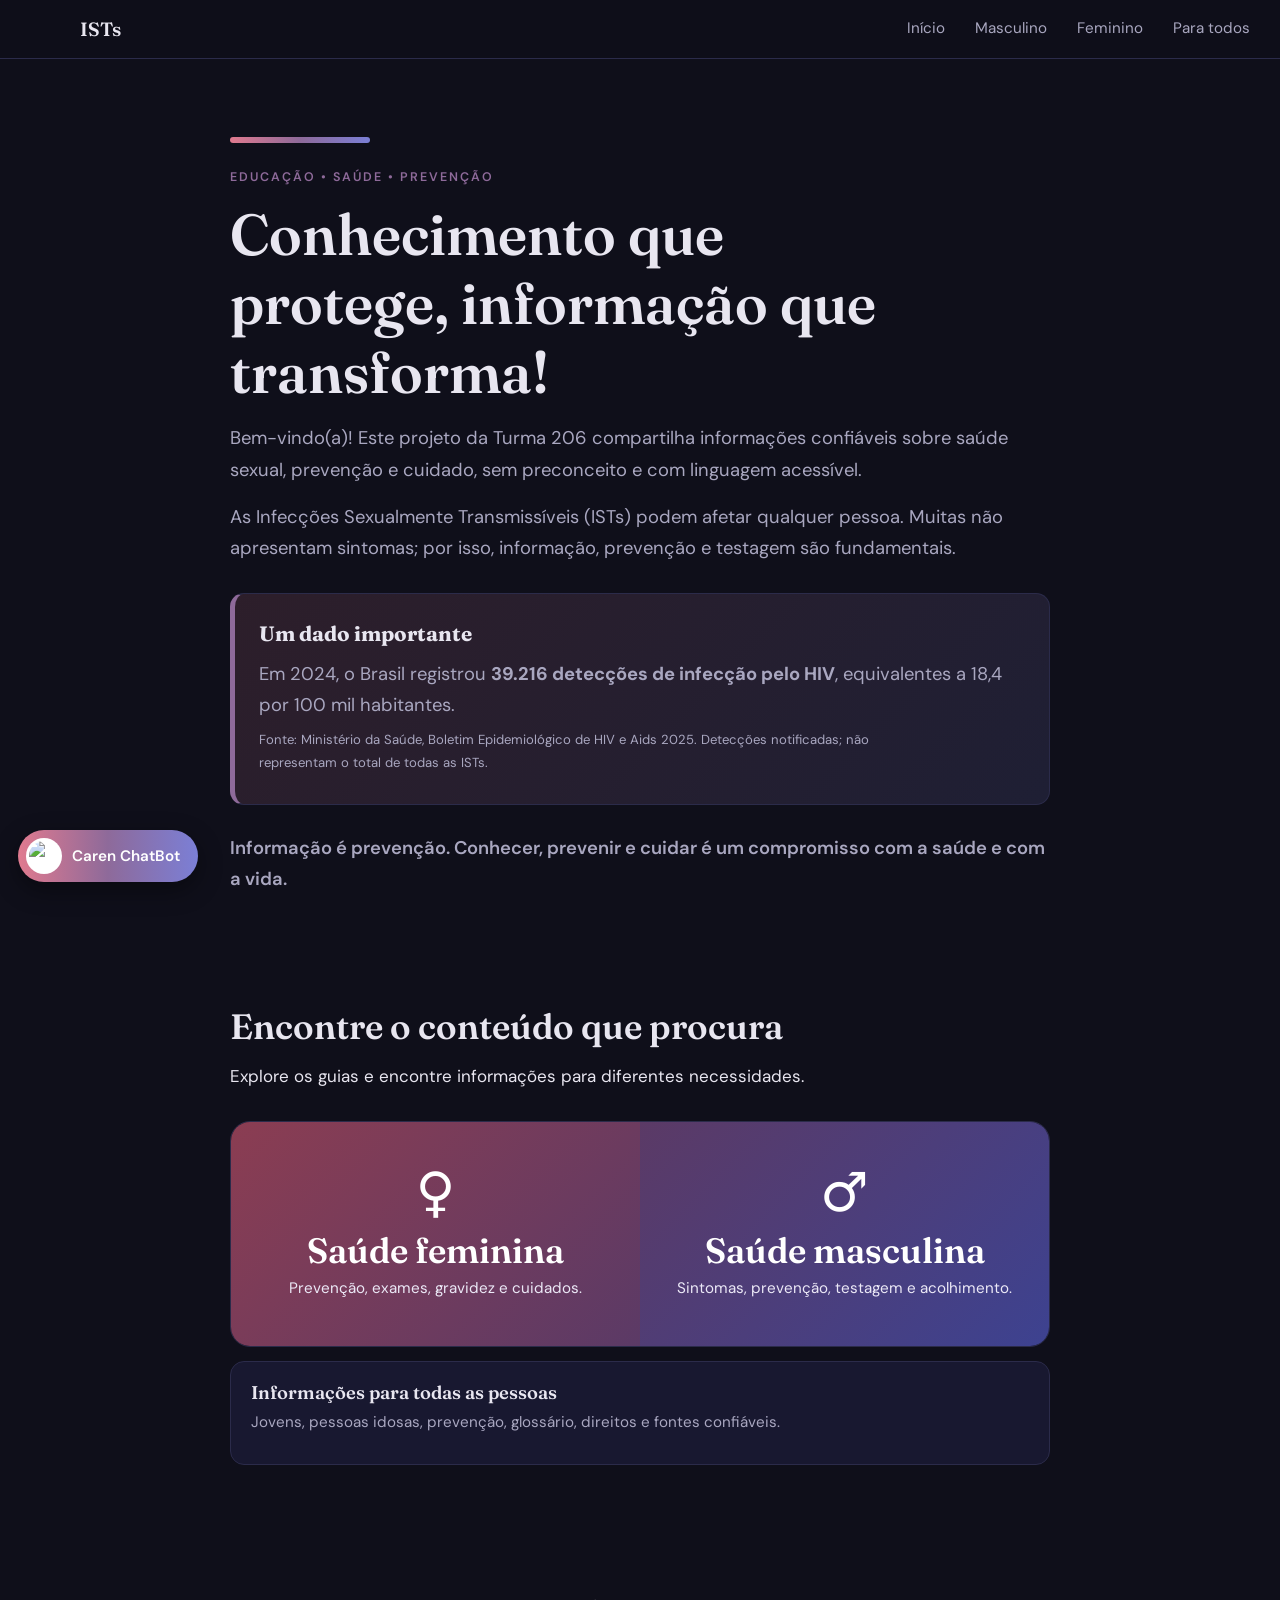
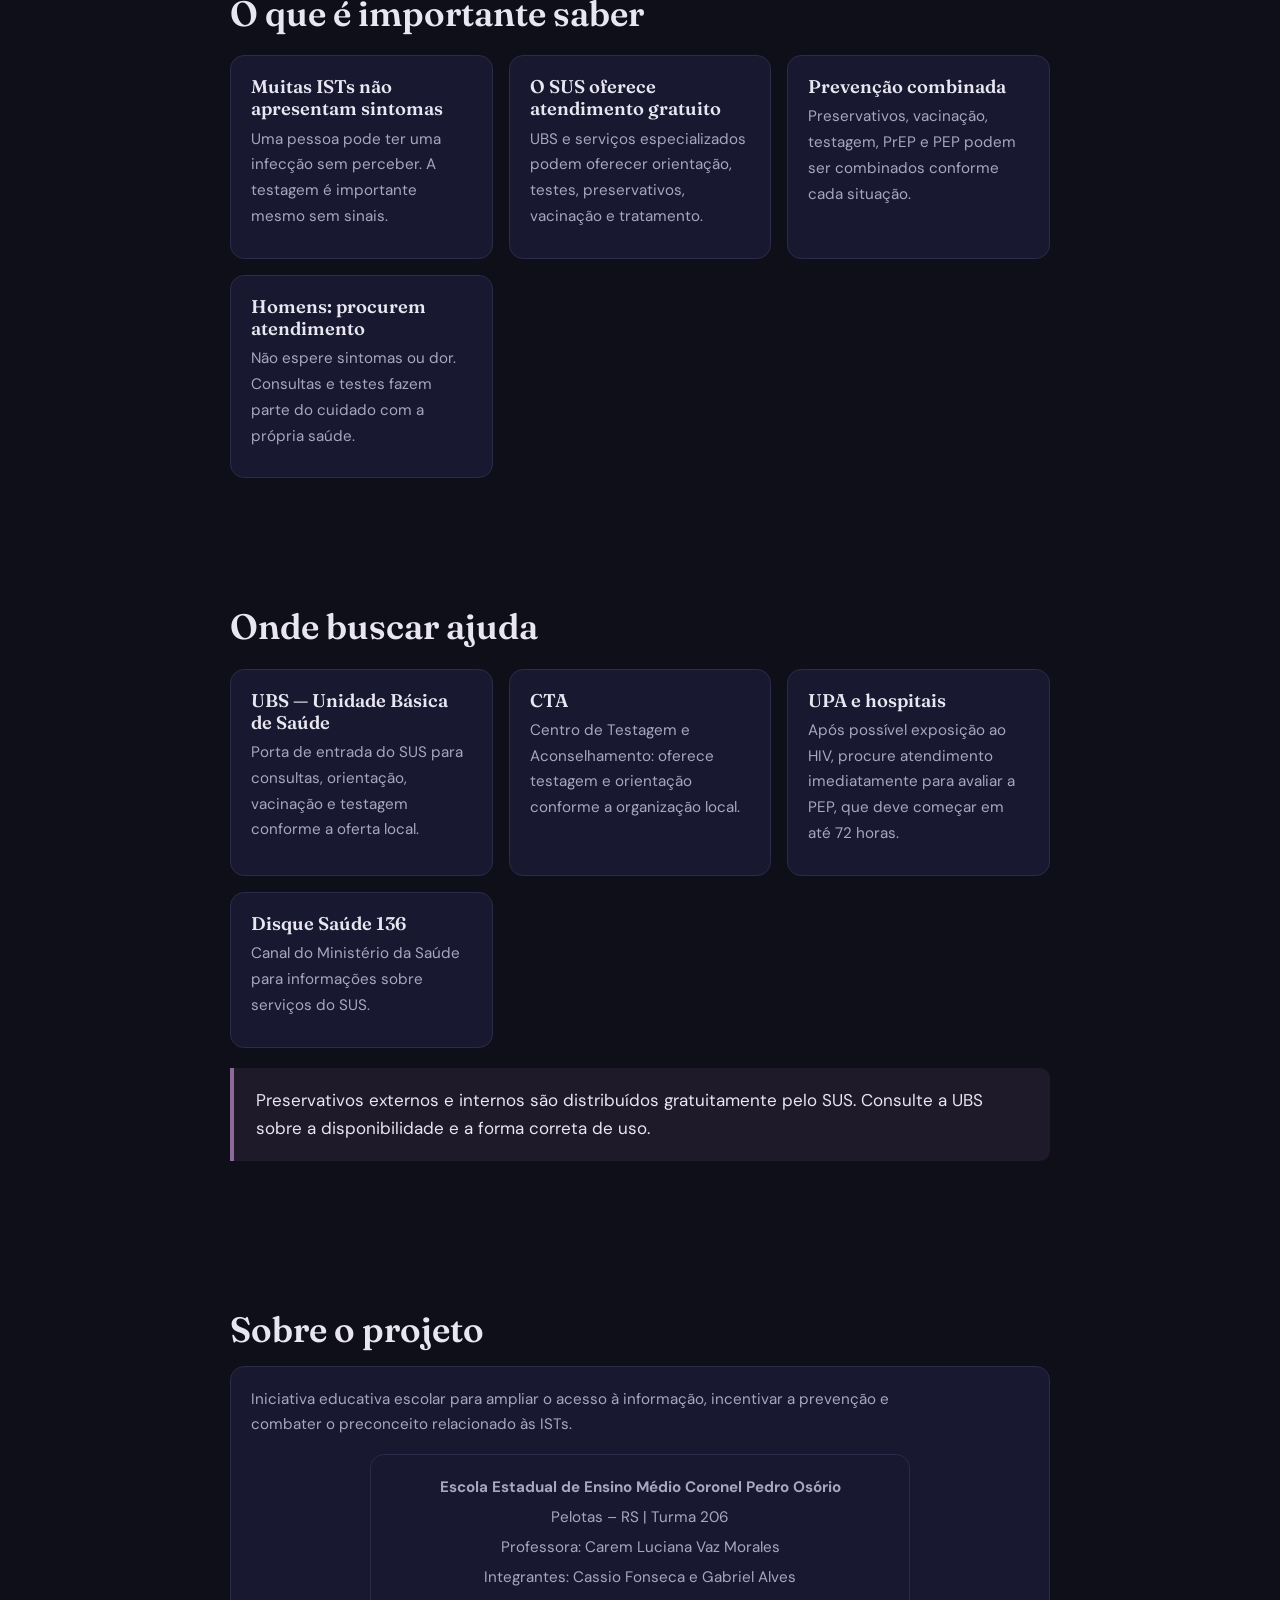
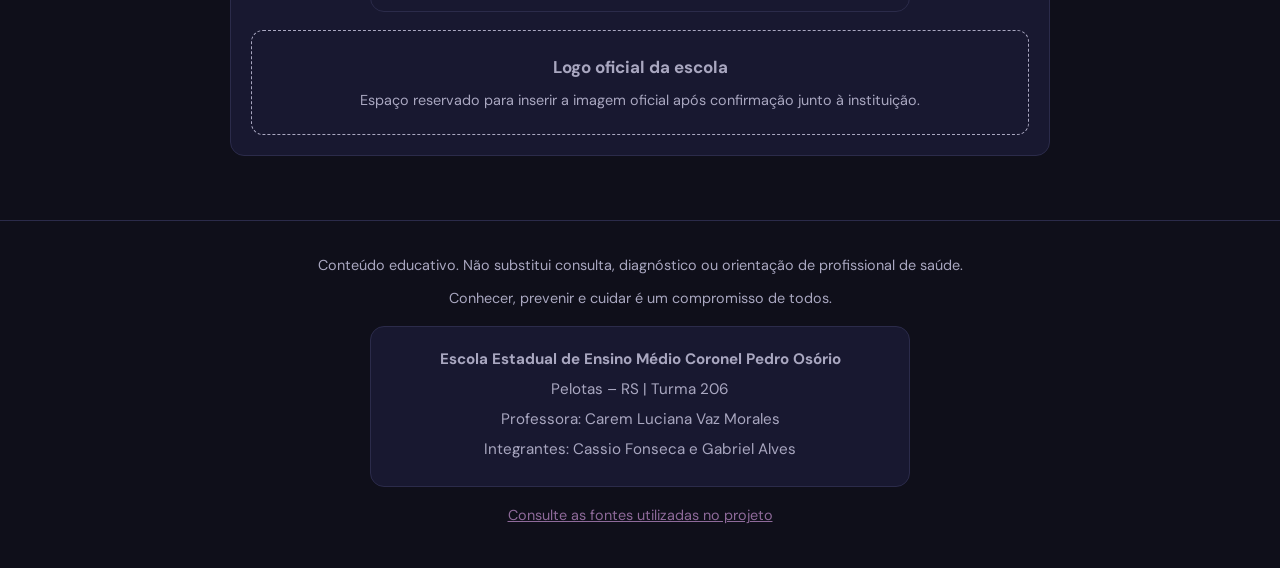
==== index.html @ c7e9c406 "Add files via upload" ====
<!DOCTYPE html><html lang="pt-BR"><head><meta charset="UTF-8"><meta name="viewport" content="width=device-width, initial-scale=1.0"><title>ISTs - Informação e prevenção</title><meta property="og:title" content="ISTs - Informação e prevenção"><meta property="og:description" content="Conhecimento que protege, informação que transforma."><meta name="description" content="Informação clara sobre ISTs: prevenção, sintomas, testagem e tratamento."><link rel="icon" href="logopdst.png"><link rel="preconnect" href="https://fonts.googleapis.com"><link rel="preconnect" href="https://fonts.gstatic.com" crossorigin><link href="https://fonts.googleapis.com/css2?family=DM+Sans:wght@400;600&family=Fraunces:wght@600&display=swap" rel="stylesheet"><link rel="stylesheet" href="style.css"><link rel="stylesheet" href="extra.css"><link rel="stylesheet" href="melhorias.css"></head><body data-genero=""><a class="pular" href="#principal">Pular para o conteúdo</a><div id="progresso"></div><header class="topo"><button class="botao-menu" aria-label="Abrir menu" aria-expanded="false"><img src="logopdst.png" alt=""></button><a class="marca" href="index.html">ISTs</a><nav aria-label="Principal"><a href="index.html">Início</a><a href="masculino.html">Masculino</a><a href="feminino.html">Feminino</a><a href="todos.html">Para todos</a></nav></header><div id="veu" class="veu"></div><nav id="menu" class="menu" aria-label="Seções"><a href="#inicio">Início</a><a href="#escolha">Guias</a><a href="#fatos">Você sabia?</a><a href="#ajuda">Onde buscar ajuda</a><a href="#projeto">Sobre o projeto</a></nav><main id="principal"><section class="hero hero-inicio" id="inicio"><div class="fio"></div><p class="sobretitulo">EDUCAÇÃO • SAÚDE • PREVENÇÃO</p><h1>Conhecimento que protege, informação que transforma!</h1><p>Bem-vindo(a)! Este projeto da Turma 206 compartilha informações confiáveis sobre saúde sexual, prevenção e cuidado, sem preconceito e com linguagem acessível.</p><p>As Infecções Sexualmente Transmissíveis (ISTs) podem afetar qualquer pessoa. Muitas não apresentam sintomas; por isso, informação, prevenção e testagem são fundamentais.</p><div class="chamada-dado"><strong>Um dado importante</strong><p>Em 2024, o Brasil registrou <strong>39.216 detecções de infecção pelo HIV</strong>, equivalentes a 18,4 por 100 mil habitantes.</p><p class="nota-dado">Fonte: Ministério da Saúde, Boletim Epidemiológico de HIV e Aids 2025. Detecções notificadas; não representam o total de todas as ISTs.</p></div><p class="frase-final">Informação é prevenção. Conhecer, prevenir e cuidar é um compromisso com a saúde e com a vida.</p></section><section class="secao" id="escolha"><h2>Encontre o conteúdo que procura</h2><p>Explore os guias e encontre informações para diferentes necessidades.</p><div class="escolha"><a class="f" href="feminino.html"><span aria-hidden="true">♀</span><h2>Saúde feminina</h2><p>Prevenção, exames, gravidez e cuidados.</p></a><a class="m" href="masculino.html"><span aria-hidden="true">♂</span><h2>Saúde masculina</h2><p>Sintomas, prevenção, testagem e acolhimento.</p></a></div><a class="cartao largo" href="todos.html"><h3>Informações para todas as pessoas</h3><p>Jovens, pessoas idosas, prevenção, glossário, direitos e fontes confiáveis.</p></a></section><section class="secao" id="fatos"><h2>O que é importante saber</h2><div class="grade"><div class="cartao"><h3>Muitas ISTs não apresentam sintomas</h3><p>Uma pessoa pode ter uma infecção sem perceber. A testagem é importante mesmo sem sinais.</p></div><div class="cartao"><h3>O SUS oferece atendimento gratuito</h3><p>UBS e serviços especializados podem oferecer orientação, testes, preservativos, vacinação e tratamento.</p></div><div class="cartao"><h3>Prevenção combinada</h3><p>Preservativos, vacinação, testagem, PrEP e PEP podem ser combinados conforme cada situação.</p></div><div class="cartao"><h3>Homens: procurem atendimento</h3><p>Não espere sintomas ou dor. Consultas e testes fazem parte do cuidado com a própria saúde.</p></div></div></section><section class="secao" id="ajuda"><h2>Onde buscar ajuda</h2><div class="grade"><div class="cartao"><h3>UBS — Unidade Básica de Saúde</h3><p>Porta de entrada do SUS para consultas, orientação, vacinação e testagem conforme a oferta local.</p></div><div class="cartao"><h3>CTA</h3><p>Centro de Testagem e Aconselhamento: oferece testagem e orientação conforme a organização local.</p></div><div class="cartao"><h3>UPA e hospitais</h3><p>Após possível exposição ao HIV, procure atendimento imediatamente para avaliar a PEP, que deve começar em até 72 horas.</p></div><div class="cartao"><h3>Disque Saúde 136</h3><p>Canal do Ministério da Saúde para informações sobre serviços do SUS.</p></div></div><div class="destaque">Preservativos externos e internos são distribuídos gratuitamente pelo SUS. Consulte a UBS sobre a disponibilidade e a forma correta de uso.</div></section><section class="secao" id="projeto"><h2>Sobre o projeto</h2><div class="cartao"><p>Iniciativa educativa escolar para ampliar o acesso à informação, incentivar a prevenção e combater o preconceito relacionado às ISTs.</p><div class="cartao identidade"><p><strong>Escola Estadual de Ensino Médio Coronel Pedro Osório</strong></p><p>Pelotas – RS | Turma 206</p><p>Professora: Carem Luciana Vaz Morales</p><p>Integrantes: Cassio Fonseca e Gabriel Alves</p></div><div class="reserva-logo"><strong>Logo oficial da escola</strong><p>Espaço reservado para inserir a imagem oficial após confirmação junto à instituição.</p></div></div></section></main><footer class="rodape"><p>Conteúdo educativo. Não substitui consulta, diagnóstico ou orientação de profissional de saúde.</p><p>Conhecer, prevenir e cuidar é um compromisso de todos.</p><div class="cartao identidade"><p><strong>Escola Estadual de Ensino Médio Coronel Pedro Osório</strong></p><p>Pelotas – RS | Turma 206</p><p>Professora: Carem Luciana Vaz Morales</p><p>Integrantes: Cassio Fonseca e Gabriel Alves</p></div><p><a href="todos.html#fontes">Consulte as fontes utilizadas no projeto</a></p></footer><button id="subir" aria-label="Voltar ao topo">↑</button><script src="script.js"></script><script src="chatbot.js"></script></body></html>
---- style.css ----
:root{--rosa:#e07a8f;--roxo:#8e6a9a;--azul:#7b7fd6;--fundo:#0f0f1a;--painel:#181830;--borda:#2b2b4a;--texto:#e8e6f0;--suave:#a9a7c0;--acento:var(--roxo);--grad:linear-gradient(90deg,var(--rosa),var(--roxo),var(--azul))}body.tema-m{--acento:var(--azul)}body.tema-f{--acento:var(--rosa)}*{margin:0;padding:0;box-sizing:border-box}html{scroll-behavior:smooth;scroll-padding-top:80px}body{background:var(--fundo);color:var(--texto);font:17px/1.7 "DM Sans",system-ui,Arial,sans-serif}h1,h2,h3{font-family:"Fraunces",Georgia,serif;line-height:1.2;font-weight:600}h1{font-size:clamp(2.2rem,6vw,3.6rem);margin-bottom:16px}h2{font-size:clamp(1.6rem,4vw,2.2rem);margin-bottom:14px}h3{font-size:1.15rem;margin-bottom:6px}p{margin-bottom:16px;max-width:68ch}a{color:var(--acento)}:focus-visible{outline:3px solid var(--acento);outline-offset:3px}#progresso{position:fixed;top:0;left:0;height:4px;width:0;background:var(--grad);z-index:1100}.topo{position:sticky;top:0;z-index:900;display:flex;align-items:center;gap:14px;padding:10px 18px;background:rgba(15,15,26,.88);backdrop-filter:blur(14px);border-bottom:1px solid var(--borda)}.botao-menu{background:none;border:0;cursor:pointer;display:flex}.botao-menu img{width:48px;height:auto}.marca{font-family:"Fraunces",serif;font-weight:600;color:var(--texto);text-decoration:none;font-size:1.2rem}.topo nav{margin-left:auto;display:flex;gap:6px}.topo nav a{color:var(--suave);text-decoration:none;padding:6px 12px;border-radius:99px;font-size:.95rem}.topo nav a:hover,.topo nav a[aria-current]{color:#fff;background:var(--painel)}.menu{position:fixed;top:0;left:-290px;width:280px;height:100%;background:#14142b;border-right:1px solid var(--borda);padding:90px 0 20px;transition:left .35s;z-index:1000}.menu.ativo{left:0}.menu a{display:block;padding:13px 28px;color:var(--suave);text-decoration:none;border-left:4px solid transparent}.menu a:hover{color:#fff;border-left-color:var(--acento);background:var(--painel)}.veu{position:fixed;inset:0;background:rgba(0,0,0,.5);opacity:0;pointer-events:none;transition:.3s;z-index:950}.veu.ativo{opacity:1;pointer-events:auto}.secao{max-width:860px;margin:auto;padding:64px 20px}.hero{max-width:860px;margin:auto;padding:70px 20px 30px}.hero .fio{height:6px;width:140px;border-radius:9px;background:var(--grad);margin-bottom:24px}.hero p{font-size:1.15rem;color:var(--suave)}.destaque{background:rgba(142,106,154,.12);padding:18px 22px;border-left:4px solid var(--acento);border-radius:0 10px 10px 0;margin:20px 0}.grade{display:grid;grid-template-columns:repeat(auto-fit,minmax(min(230px,100%),1fr));gap:16px;margin-top:20px}.cartao{background:var(--painel);border:1px solid var(--borda);border-radius:14px;padding:20px}.cartao p{font-size:.95rem;color:var(--suave);margin:0 0 8px}.cartao b{color:var(--texto)}.escolha{display:grid;grid-template-columns:1fr 1fr;gap:0;margin-top:30px;border-radius:20px;overflow:hidden;border:1px solid var(--borda)}.escolha a{padding:44px 24px;text-decoration:none;color:#fff;text-align:center;transition:filter .2s}.escolha a:hover{filter:brightness(1.15)}.escolha .f{background:linear-gradient(135deg,#8b3d52,#5b3a66)}.escolha .m{background:linear-gradient(135deg,#5b3a66,#3d4290)}.escolha span{display:block;font-size:3.4rem;line-height:1}.escolha h2{margin:10px 0 4px}.escolha p{margin:0 auto;font-size:.95rem;color:#ece9f7}input[type=search]{width:100%;max-width:420px;padding:12px 16px;border-radius:99px;border:1px solid var(--borda);background:var(--painel);color:var(--texto);font:inherit}details{background:var(--painel);border:1px solid var(--borda);border-radius:12px;margin-bottom:10px;padding:0 18px}summary{cursor:pointer;padding:14px 0;font-weight:600}details[open] summary{color:var(--acento)}details p{font-size:.96rem;color:var(--suave)}.quiz-q{font-size:1.1rem;margin:14px 0}.botoes{display:flex;gap:12px;flex-wrap:wrap}button.btn{font:inherit;font-weight:600;padding:12px 26px;border-radius:99px;border:2px solid var(--acento);background:transparent;color:var(--texto);cursor:pointer}button.btn:hover{background:var(--acento);color:#fff}.feedback{min-height:60px;margin-top:14px}.lista-check label{display:flex;gap:12px;padding:10px 0;border-bottom:1px solid var(--borda);cursor:pointer}.lista-check input{accent-color:var(--acento);width:20px;height:20px;flex:none;margin-top:4px}.barra{height:10px;background:var(--painel);border-radius:9px;overflow:hidden;margin:14px 0 6px}.barra i{display:block;height:100%;width:0;background:var(--grad);transition:width .4s}.rodape{border-top:1px solid var(--borda);text-align:center;padding:32px 20px;color:var(--suave);font-size:.9rem}.rodape p{margin:0 auto 8px}#subir{position:fixed;right:18px;bottom:18px;width:46px;height:46px;border-radius:50%;border:0;background:var(--acento);color:#fff;font-size:1.3rem;cursor:pointer;opacity:0;pointer-events:none;transition:.3s;z-index:900}#subir.ver{opacity:1;pointer-events:auto}@media(max-width:640px){.topo nav a:not([aria-current]){display:none}.escolha{grid-template-columns:1fr}.hero{padding-top:48px}.secao{padding:46px 18px}}@media(prefers-reduced-motion:reduce){*{transition:none!important;scroll-behavior:auto!important}}#caren-btn{position:fixed;left:18px;bottom:18px;display:flex;align-items:center;gap:10px;padding:8px 18px 8px 8px;border:0;border-radius:99px;background:var(--grad);color:#fff;font:600 .95rem "DM Sans",sans-serif;cursor:pointer;z-index:900;box-shadow:0 8px 24px rgba(0,0,0,.4)}#caren-btn img{width:36px;height:36px;border-radius:50%;background:#fff;object-fit:contain;padding:3px}#caren{position:fixed;left:18px;bottom:78px;width:min(380px,calc(100vw - 36px));height:min(540px,calc(100vh - 110px));display:none;flex-direction:column;background:#14142b;border:1px solid var(--borda);border-radius:18px;overflow:hidden;z-index:960;box-shadow:0 16px 48px rgba(0,0,0,.55)}#caren.aberto{display:flex}.c-topo{display:flex;align-items:center;gap:10px;padding:12px 14px;background:var(--grad);color:#fff}.c-topo img{width:34px;height:34px;border-radius:50%;background:#fff;padding:3px}.c-topo b{font-family:"Fraunces",serif;font-size:1.05rem}.c-topo small{display:block;opacity:.9;font-size:.78rem}.c-topo button{margin-left:auto;background:none;border:0;color:#fff;font-size:1.5rem;cursor:pointer;line-height:1}#c-msgs{flex:1;overflow-y:auto;padding:14px;display:flex;flex-direction:column;gap:10px}.c-m{max-width:88%;padding:10px 14px;border-radius:14px;font-size:.93rem;line-height:1.5}.c-m p{margin:0 0 8px;font-size:inherit;max-width:none;color:inherit}.c-m p:last-child{margin:0}.c-bot{background:var(--painel);border:1px solid var(--borda);align-self:flex-start;border-bottom-left-radius:4px}.c-eu{background:var(--roxo);color:#fff;align-self:flex-end;border-bottom-right-radius:4px}.c-sug{display:flex;flex-wrap:wrap;gap:6px;padding:0 14px 8px}.c-sug button{font:inherit;font-size:.82rem;padding:6px 12px;border-radius:99px;border:1px solid var(--roxo);background:transparent;color:var(--texto);cursor:pointer}.c-sug button:hover{background:var(--roxo)}#c-form{display:flex;gap:8px;padding:10px 12px;border-top:1px solid var(--borda)}#c-in{flex:1;min-width:0;padding:10px 14px;border-radius:99px;border:1px solid var(--borda);background:var(--painel);color:var(--texto);font:inherit;font-size:.93rem}#c-form button{border:0;border-radius:99px;padding:0 18px;background:var(--roxo);color:#fff;font:600 .9rem "DM Sans",sans-serif;cursor:pointer}@media(max-width:640px){#caren-btn span{display:none}#caren-btn{padding:8px}}
---- extra.css ----
.pular{position:absolute;left:-999px;top:0;background:#fff;color:#000;padding:8px 12px;z-index:1000}.pular:focus{left:8px;top:8px}a:focus-visible,button:focus-visible,summary:focus-visible,input:focus-visible{outline:3px solid #1a73e8;outline-offset:2px}.cartao.largo{display:block;margin-top:14px;text-decoration:none;color:inherit}.alerta{border-left:4px solid #c0392b;background:rgba(192,57,43,.09);padding:14px 16px;border-radius:8px;margin:14px 0}.alerta h3{margin:0 0 6px}.alerta p{margin:0 0 6px}.alerta ul{margin:6px 0 0;padding-left:20px}details.d{border:1px solid rgba(128,128,128,.35);border-radius:10px;padding:10px 14px;margin:8px 0}details.d summary{cursor:pointer;font-weight:600}details.d p{margin:8px 0 0}.lista-simples{padding-left:20px;margin:8px 0}.lista-simples li{margin:6px 0}.identidade{margin:16px auto;max-width:540px;text-align:center}.identidade p{margin:0 auto 4px}.reserva-logo{margin-top:18px;padding:22px;border:1px dashed var(--suave);border-radius:12px;text-align:center;color:var(--suave)}.reserva-logo p{margin:6px auto 0;font-size:.9rem}
---- melhorias.css ----
.hero-inicio{padding-top:78px}.sobretitulo{font-size:.78rem!important;letter-spacing:.16em;font-weight:600;color:var(--acento)!important;margin-bottom:12px}.hero-inicio h1{max-width:18ch}.chamada-dado{margin:28px 0;padding:22px 24px;background:linear-gradient(135deg,rgba(224,122,143,.14),rgba(123,127,214,.14));border:1px solid var(--borda);border-left:5px solid var(--acento);border-radius:14px}.chamada-dado>strong{display:block;font-family:"Fraunces",Georgia,serif;font-size:1.3rem;margin-bottom:8px}.chamada-dado p{margin:0 0 8px}.chamada-dado .nota-dado,.nota-dado{font-size:.82rem;color:var(--suave);margin-top:8px}.frase-final{font-weight:600;font-size:1.08rem;color:var(--texto)}#projeto .cartao p:last-child{margin-bottom:0}@media(max-width:640px){.hero-inicio{padding-top:48px}.chamada-dado{padding:18px}}
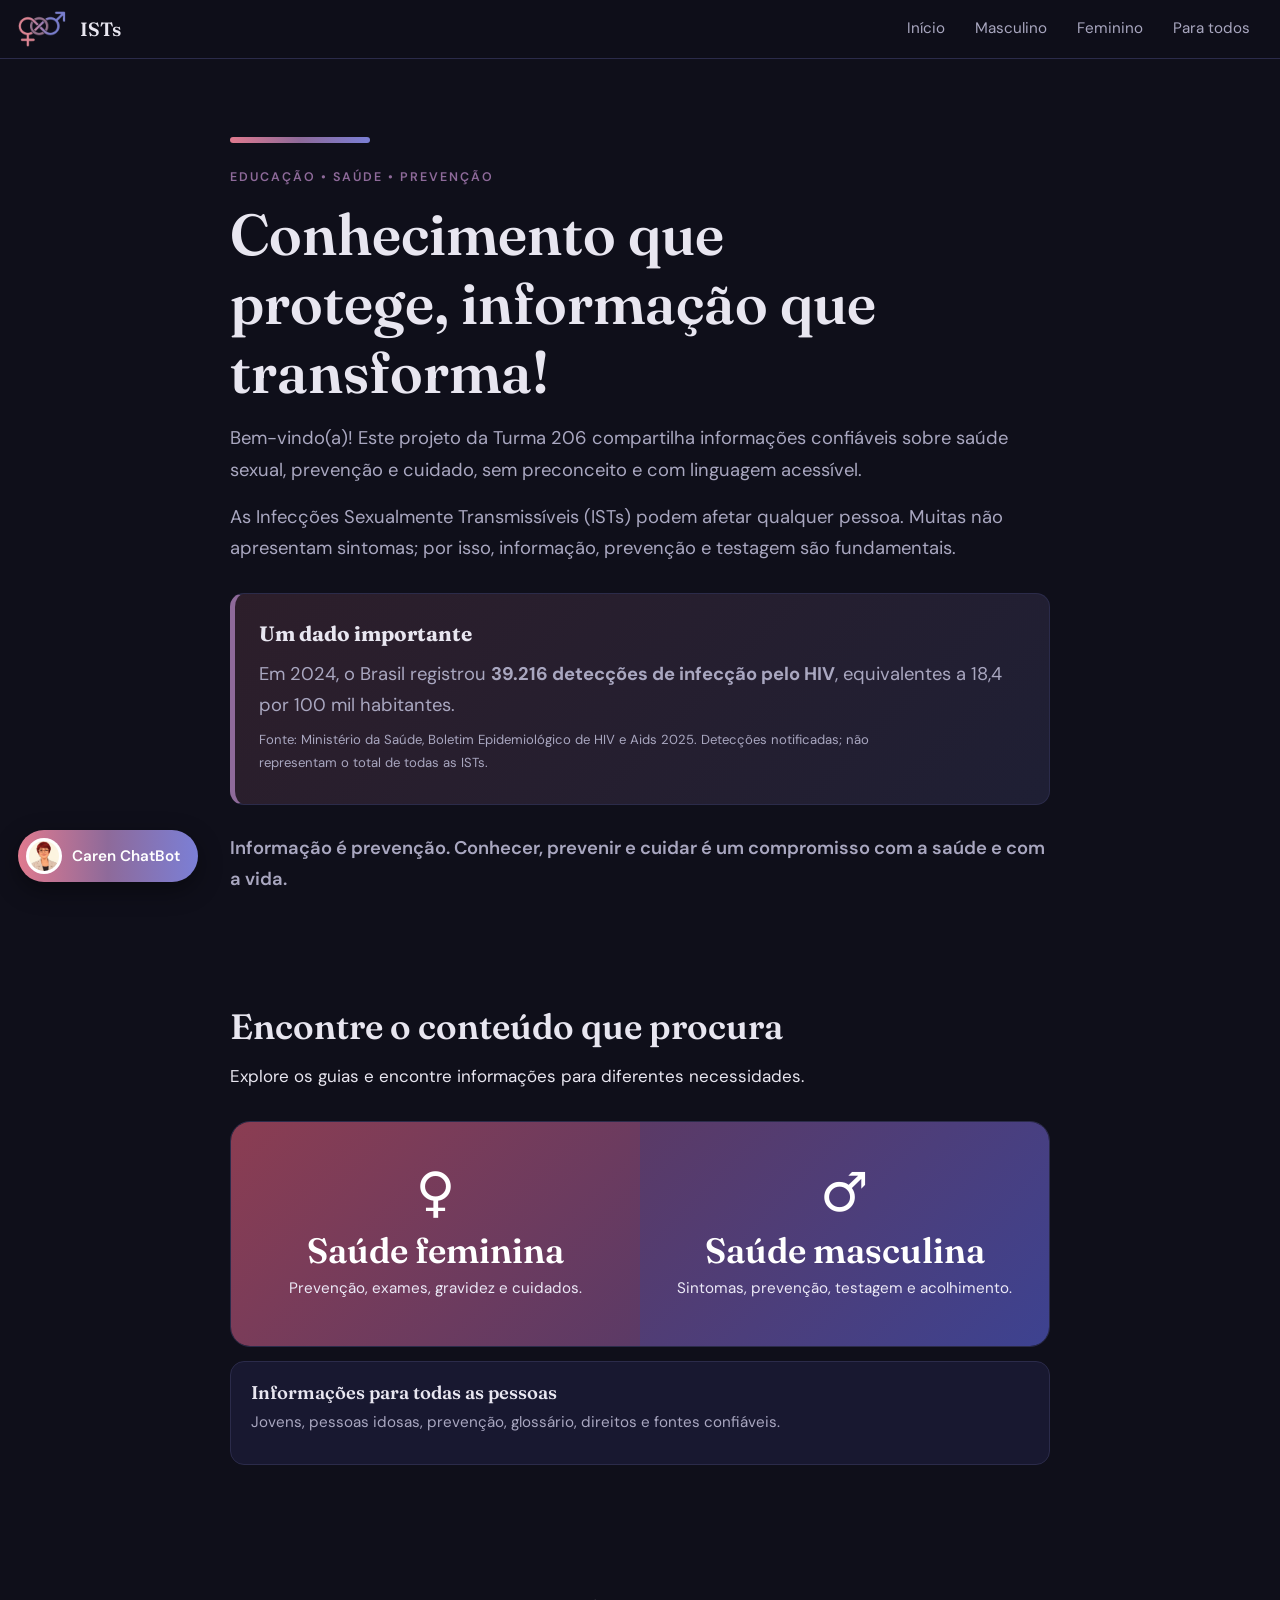
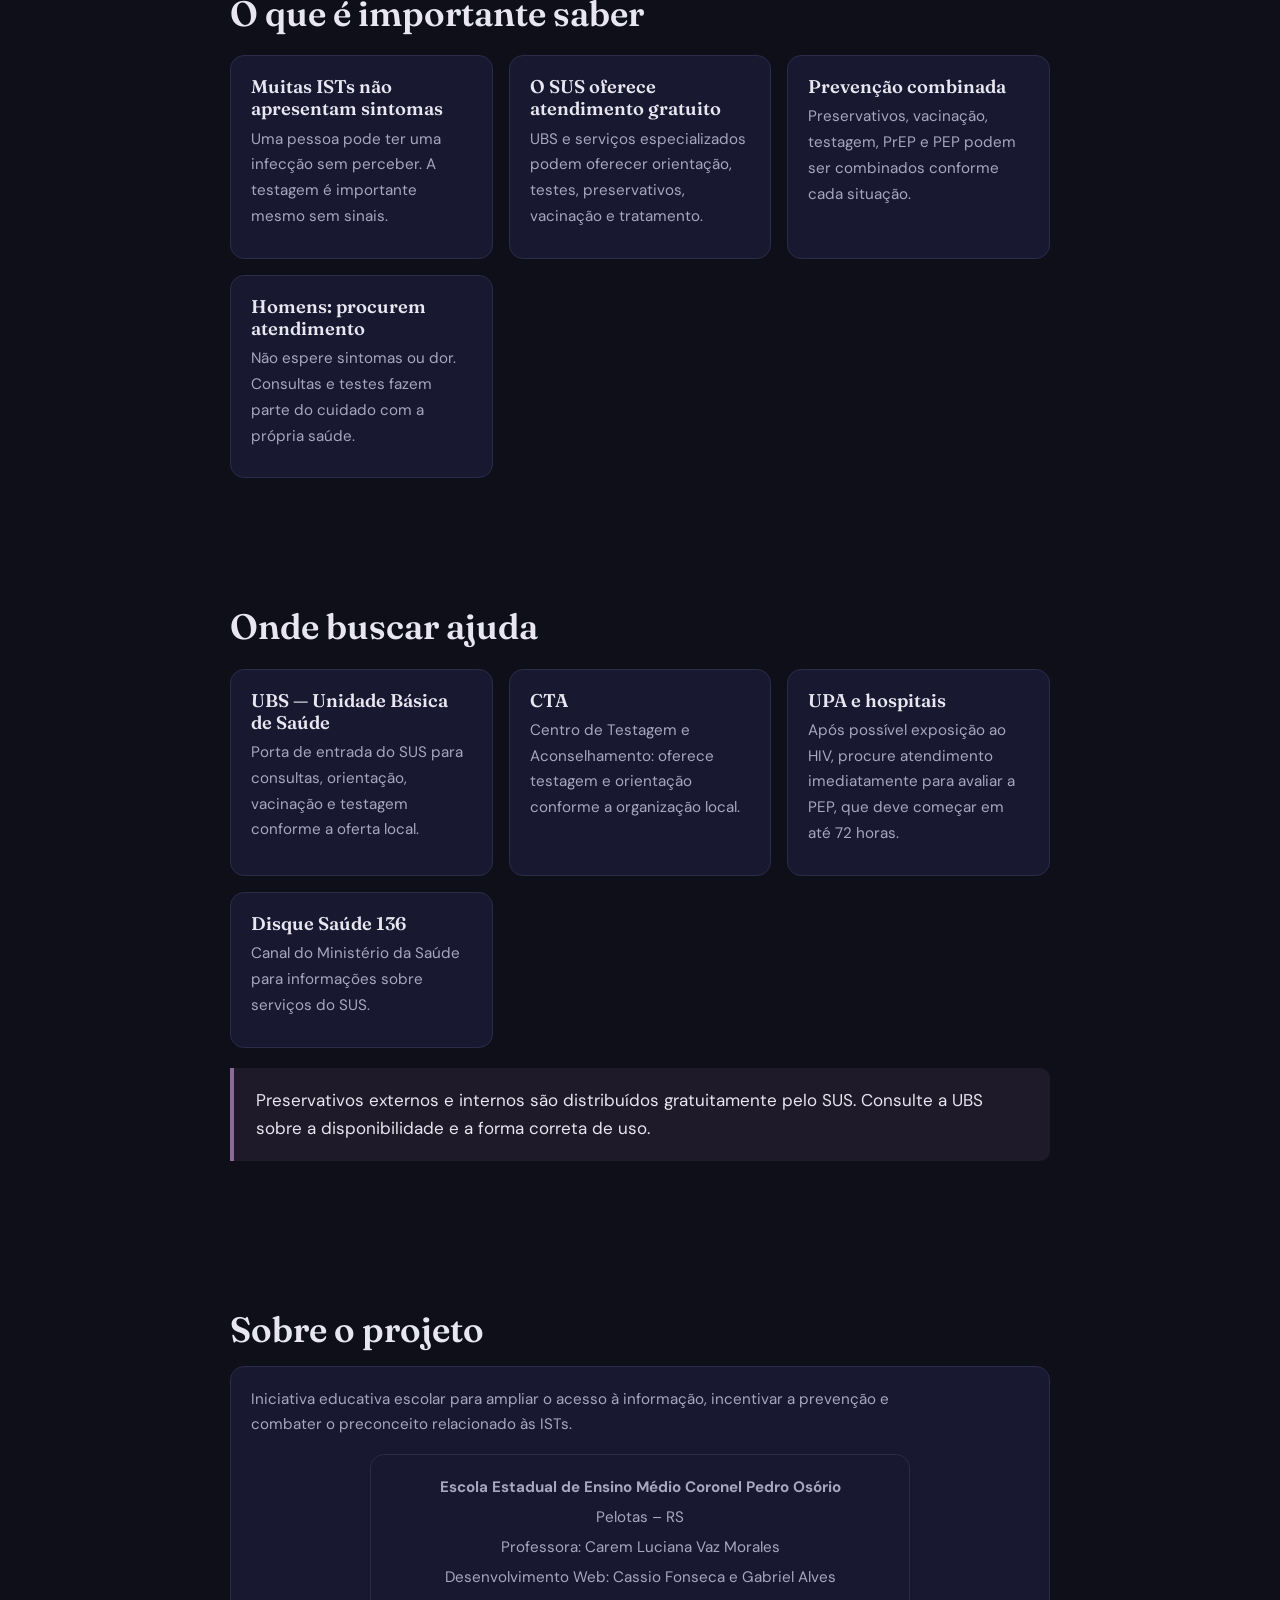
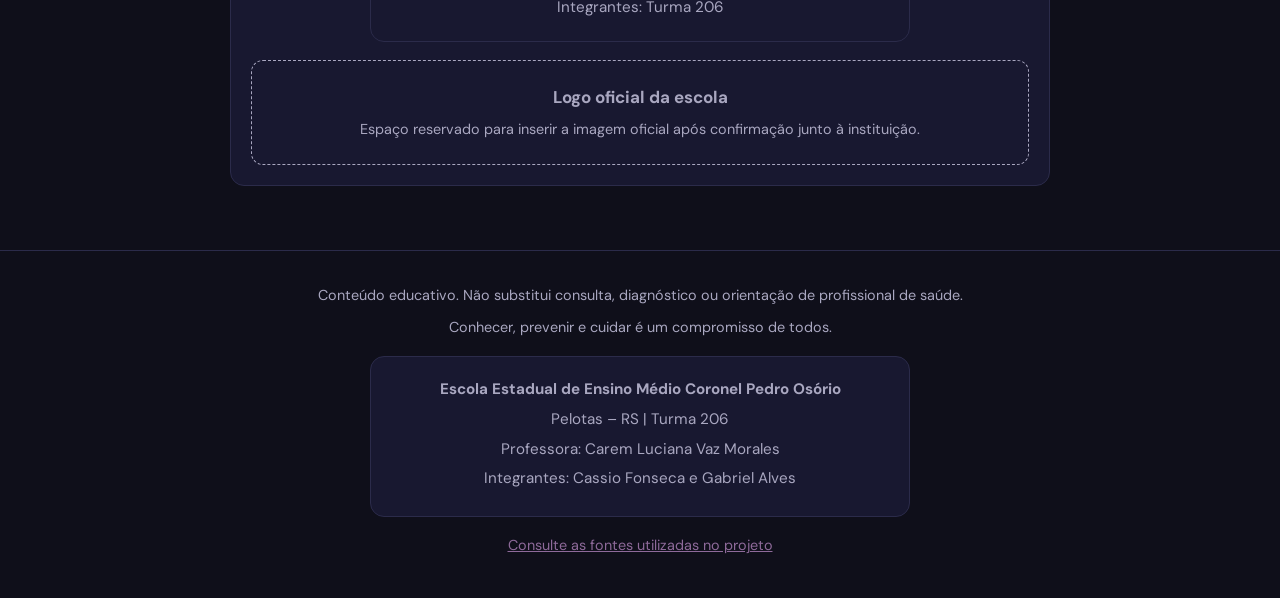
==== commit eccf5f31: "Update index.html" ====
--- a/index.html
+++ b/index.html
@@ -1 +1 @@
-<!DOCTYPE html><html lang="pt-BR"><head><meta charset="UTF-8"><meta name="viewport" content="width=device-width, initial-scale=1.0"><title>ISTs - Informação e prevenção</title><meta property="og:title" content="ISTs - Informação e prevenção"><meta property="og:description" content="Conhecimento que protege, informação que transforma."><meta name="description" content="Informação clara sobre ISTs: prevenção, sintomas, testagem e tratamento."><link rel="icon" href="logopdst.png"><link rel="preconnect" href="https://fonts.googleapis.com"><link rel="preconnect" href="https://fonts.gstatic.com" crossorigin><link href="https://fonts.googleapis.com/css2?family=DM+Sans:wght@400;600&family=Fraunces:wght@600&display=swap" rel="stylesheet"><link rel="stylesheet" href="style.css"><link rel="stylesheet" href="extra.css"><link rel="stylesheet" href="melhorias.css"></head><body data-genero=""><a class="pular" href="#principal">Pular para o conteúdo</a><div id="progresso"></div><header class="topo"><button class="botao-menu" aria-label="Abrir menu" aria-expanded="false"><img src="logopdst.png" alt=""></button><a class="marca" href="index.html">ISTs</a><nav aria-label="Principal"><a href="index.html">Início</a><a href="masculino.html">Masculino</a><a href="feminino.html">Feminino</a><a href="todos.html">Para todos</a></nav></header><div id="veu" class="veu"></div><nav id="menu" class="menu" aria-label="Seções"><a href="#inicio">Início</a><a href="#escolha">Guias</a><a href="#fatos">Você sabia?</a><a href="#ajuda">Onde buscar ajuda</a><a href="#projeto">Sobre o projeto</a></nav><main id="principal"><section class="hero hero-inicio" id="inicio"><div class="fio"></div><p class="sobretitulo">EDUCAÇÃO • SAÚDE • PREVENÇÃO</p><h1>Conhecimento que protege, informação que transforma!</h1><p>Bem-vindo(a)! Este projeto da Turma 206 compartilha informações confiáveis sobre saúde sexual, prevenção e cuidado, sem preconceito e com linguagem acessível.</p><p>As Infecções Sexualmente Transmissíveis (ISTs) podem afetar qualquer pessoa. Muitas não apresentam sintomas; por isso, informação, prevenção e testagem são fundamentais.</p><div class="chamada-dado"><strong>Um dado importante</strong><p>Em 2024, o Brasil registrou <strong>39.216 detecções de infecção pelo HIV</strong>, equivalentes a 18,4 por 100 mil habitantes.</p><p class="nota-dado">Fonte: Ministério da Saúde, Boletim Epidemiológico de HIV e Aids 2025. Detecções notificadas; não representam o total de todas as ISTs.</p></div><p class="frase-final">Informação é prevenção. Conhecer, prevenir e cuidar é um compromisso com a saúde e com a vida.</p></section><section class="secao" id="escolha"><h2>Encontre o conteúdo que procura</h2><p>Explore os guias e encontre informações para diferentes necessidades.</p><div class="escolha"><a class="f" href="feminino.html"><span aria-hidden="true">♀</span><h2>Saúde feminina</h2><p>Prevenção, exames, gravidez e cuidados.</p></a><a class="m" href="masculino.html"><span aria-hidden="true">♂</span><h2>Saúde masculina</h2><p>Sintomas, prevenção, testagem e acolhimento.</p></a></div><a class="cartao largo" href="todos.html"><h3>Informações para todas as pessoas</h3><p>Jovens, pessoas idosas, prevenção, glossário, direitos e fontes confiáveis.</p></a></section><section class="secao" id="fatos"><h2>O que é importante saber</h2><div class="grade"><div class="cartao"><h3>Muitas ISTs não apresentam sintomas</h3><p>Uma pessoa pode ter uma infecção sem perceber. A testagem é importante mesmo sem sinais.</p></div><div class="cartao"><h3>O SUS oferece atendimento gratuito</h3><p>UBS e serviços especializados podem oferecer orientação, testes, preservativos, vacinação e tratamento.</p></div><div class="cartao"><h3>Prevenção combinada</h3><p>Preservativos, vacinação, testagem, PrEP e PEP podem ser combinados conforme cada situação.</p></div><div class="cartao"><h3>Homens: procurem atendimento</h3><p>Não espere sintomas ou dor. Consultas e testes fazem parte do cuidado com a própria saúde.</p></div></div></section><section class="secao" id="ajuda"><h2>Onde buscar ajuda</h2><div class="grade"><div class="cartao"><h3>UBS — Unidade Básica de Saúde</h3><p>Porta de entrada do SUS para consultas, orientação, vacinação e testagem conforme a oferta local.</p></div><div class="cartao"><h3>CTA</h3><p>Centro de Testagem e Aconselhamento: oferece testagem e orientação conforme a organização local.</p></div><div class="cartao"><h3>UPA e hospitais</h3><p>Após possível exposição ao HIV, procure atendimento imediatamente para avaliar a PEP, que deve começar em até 72 horas.</p></div><div class="cartao"><h3>Disque Saúde 136</h3><p>Canal do Ministério da Saúde para informações sobre serviços do SUS.</p></div></div><div class="destaque">Preservativos externos e internos são distribuídos gratuitamente pelo SUS. Consulte a UBS sobre a disponibilidade e a forma correta de uso.</div></section><section class="secao" id="projeto"><h2>Sobre o projeto</h2><div class="cartao"><p>Iniciativa educativa escolar para ampliar o acesso à informação, incentivar a prevenção e combater o preconceito relacionado às ISTs.</p><div class="cartao identidade"><p><strong>Escola Estadual de Ensino Médio Coronel Pedro Osório</strong></p><p>Pelotas – RS | Turma 206</p><p>Professora: Carem Luciana Vaz Morales</p><p>Integrantes: Cassio Fonseca e Gabriel Alves</p></div><div class="reserva-logo"><strong>Logo oficial da escola</strong><p>Espaço reservado para inserir a imagem oficial após confirmação junto à instituição.</p></div></div></section></main><footer class="rodape"><p>Conteúdo educativo. Não substitui consulta, diagnóstico ou orientação de profissional de saúde.</p><p>Conhecer, prevenir e cuidar é um compromisso de todos.</p><div class="cartao identidade"><p><strong>Escola Estadual de Ensino Médio Coronel Pedro Osório</strong></p><p>Pelotas – RS | Turma 206</p><p>Professora: Carem Luciana Vaz Morales</p><p>Integrantes: Cassio Fonseca e Gabriel Alves</p></div><p><a href="todos.html#fontes">Consulte as fontes utilizadas no projeto</a></p></footer><button id="subir" aria-label="Voltar ao topo">↑</button><script src="script.js"></script><script src="chatbot.js"></script></body></html>+<!DOCTYPE html><html lang="pt-BR"><head><meta charset="UTF-8"><meta name="viewport" content="width=device-width, initial-scale=1.0"><title>ISTs - Informação e prevenção</title><meta property="og:title" content="ISTs - Informação e prevenção"><meta property="og:description" content="Conhecimento que protege, informação que transforma."><meta name="description" content="Informação clara sobre ISTs: prevenção, sintomas, testagem e tratamento."><link rel="icon" href="logopdst.png"><link rel="preconnect" href="https://fonts.googleapis.com"><link rel="preconnect" href="https://fonts.gstatic.com" crossorigin><link href="https://fonts.googleapis.com/css2?family=DM+Sans:wght@400;600&family=Fraunces:wght@600&display=swap" rel="stylesheet"><link rel="stylesheet" href="style.css"><link rel="stylesheet" href="extra.css"><link rel="stylesheet" href="melhorias.css"></head><body data-genero=""><a class="pular" href="#principal">Pular para o conteúdo</a><div id="progresso"></div><header class="topo"><button class="botao-menu" aria-label="Abrir menu" aria-expanded="false"><img src="logopdst.png" alt=""></button><a class="marca" href="index.html">ISTs</a><nav aria-label="Principal"><a href="index.html">Início</a><a href="masculino.html">Masculino</a><a href="feminino.html">Feminino</a><a href="todos.html">Para todos</a></nav></header><div id="veu" class="veu"></div><nav id="menu" class="menu" aria-label="Seções"><a href="#inicio">Início</a><a href="#escolha">Guias</a><a href="#fatos">Você sabia?</a><a href="#ajuda">Onde buscar ajuda</a><a href="#projeto">Sobre o projeto</a></nav><main id="principal"><section class="hero hero-inicio" id="inicio"><div class="fio"></div><p class="sobretitulo">EDUCAÇÃO • SAÚDE • PREVENÇÃO</p><h1>Conhecimento que protege, informação que transforma!</h1><p>Bem-vindo(a)! Este projeto da Turma 206 compartilha informações confiáveis sobre saúde sexual, prevenção e cuidado, sem preconceito e com linguagem acessível.</p><p>As Infecções Sexualmente Transmissíveis (ISTs) podem afetar qualquer pessoa. Muitas não apresentam sintomas; por isso, informação, prevenção e testagem são fundamentais.</p><div class="chamada-dado"><strong>Um dado importante</strong><p>Em 2024, o Brasil registrou <strong>39.216 detecções de infecção pelo HIV</strong>, equivalentes a 18,4 por 100 mil habitantes.</p><p class="nota-dado">Fonte: Ministério da Saúde, Boletim Epidemiológico de HIV e Aids 2025. Detecções notificadas; não representam o total de todas as ISTs.</p></div><p class="frase-final">Informação é prevenção. Conhecer, prevenir e cuidar é um compromisso com a saúde e com a vida.</p></section><section class="secao" id="escolha"><h2>Encontre o conteúdo que procura</h2><p>Explore os guias e encontre informações para diferentes necessidades.</p><div class="escolha"><a class="f" href="feminino.html"><span aria-hidden="true">♀</span><h2>Saúde feminina</h2><p>Prevenção, exames, gravidez e cuidados.</p></a><a class="m" href="masculino.html"><span aria-hidden="true">♂</span><h2>Saúde masculina</h2><p>Sintomas, prevenção, testagem e acolhimento.</p></a></div><a class="cartao largo" href="todos.html"><h3>Informações para todas as pessoas</h3><p>Jovens, pessoas idosas, prevenção, glossário, direitos e fontes confiáveis.</p></a></section><section class="secao" id="fatos"><h2>O que é importante saber</h2><div class="grade"><div class="cartao"><h3>Muitas ISTs não apresentam sintomas</h3><p>Uma pessoa pode ter uma infecção sem perceber. A testagem é importante mesmo sem sinais.</p></div><div class="cartao"><h3>O SUS oferece atendimento gratuito</h3><p>UBS e serviços especializados podem oferecer orientação, testes, preservativos, vacinação e tratamento.</p></div><div class="cartao"><h3>Prevenção combinada</h3><p>Preservativos, vacinação, testagem, PrEP e PEP podem ser combinados conforme cada situação.</p></div><div class="cartao"><h3>Homens: procurem atendimento</h3><p>Não espere sintomas ou dor. Consultas e testes fazem parte do cuidado com a própria saúde.</p></div></div></section><section class="secao" id="ajuda"><h2>Onde buscar ajuda</h2><div class="grade"><div class="cartao"><h3>UBS — Unidade Básica de Saúde</h3><p>Porta de entrada do SUS para consultas, orientação, vacinação e testagem conforme a oferta local.</p></div><div class="cartao"><h3>CTA</h3><p>Centro de Testagem e Aconselhamento: oferece testagem e orientação conforme a organização local.</p></div><div class="cartao"><h3>UPA e hospitais</h3><p>Após possível exposição ao HIV, procure atendimento imediatamente para avaliar a PEP, que deve começar em até 72 horas.</p></div><div class="cartao"><h3>Disque Saúde 136</h3><p>Canal do Ministério da Saúde para informações sobre serviços do SUS.</p></div></div><div class="destaque">Preservativos externos e internos são distribuídos gratuitamente pelo SUS. Consulte a UBS sobre a disponibilidade e a forma correta de uso.</div></section><section class="secao" id="projeto"><h2>Sobre o projeto</h2><div class="cartao"><p>Iniciativa educativa escolar para ampliar o acesso à informação, incentivar a prevenção e combater o preconceito relacionado às ISTs.</p><div class="cartao identidade"><p><strong>Escola Estadual de Ensino Médio Coronel Pedro Osório</strong></p><p>Pelotas – RS</p><p>Professora: Carem Luciana Vaz Morales</p><p>Desenvolvimento Web: Cassio Fonseca e Gabriel Alves</p><p>Integrantes: Turma 206</p></div><div class="reserva-logo"><strong>Logo oficial da escola</strong><p>Espaço reservado para inserir a imagem oficial após confirmação junto à instituição.</p></div></div></section></main><footer class="rodape"><p>Conteúdo educativo. Não substitui consulta, diagnóstico ou orientação de profissional de saúde.</p><p>Conhecer, prevenir e cuidar é um compromisso de todos.</p><div class="cartao identidade"><p><strong>Escola Estadual de Ensino Médio Coronel Pedro Osório</strong></p><p>Pelotas – RS | Turma 206</p><p>Professora: Carem Luciana Vaz Morales</p><p>Integrantes: Cassio Fonseca e Gabriel Alves</p></div><p><a href="todos.html#fontes">Consulte as fontes utilizadas no projeto</a></p></footer><button id="subir" aria-label="Voltar ao topo">↑</button><script src="script.js"></script><script src="chatbot.js"></script></body></html>
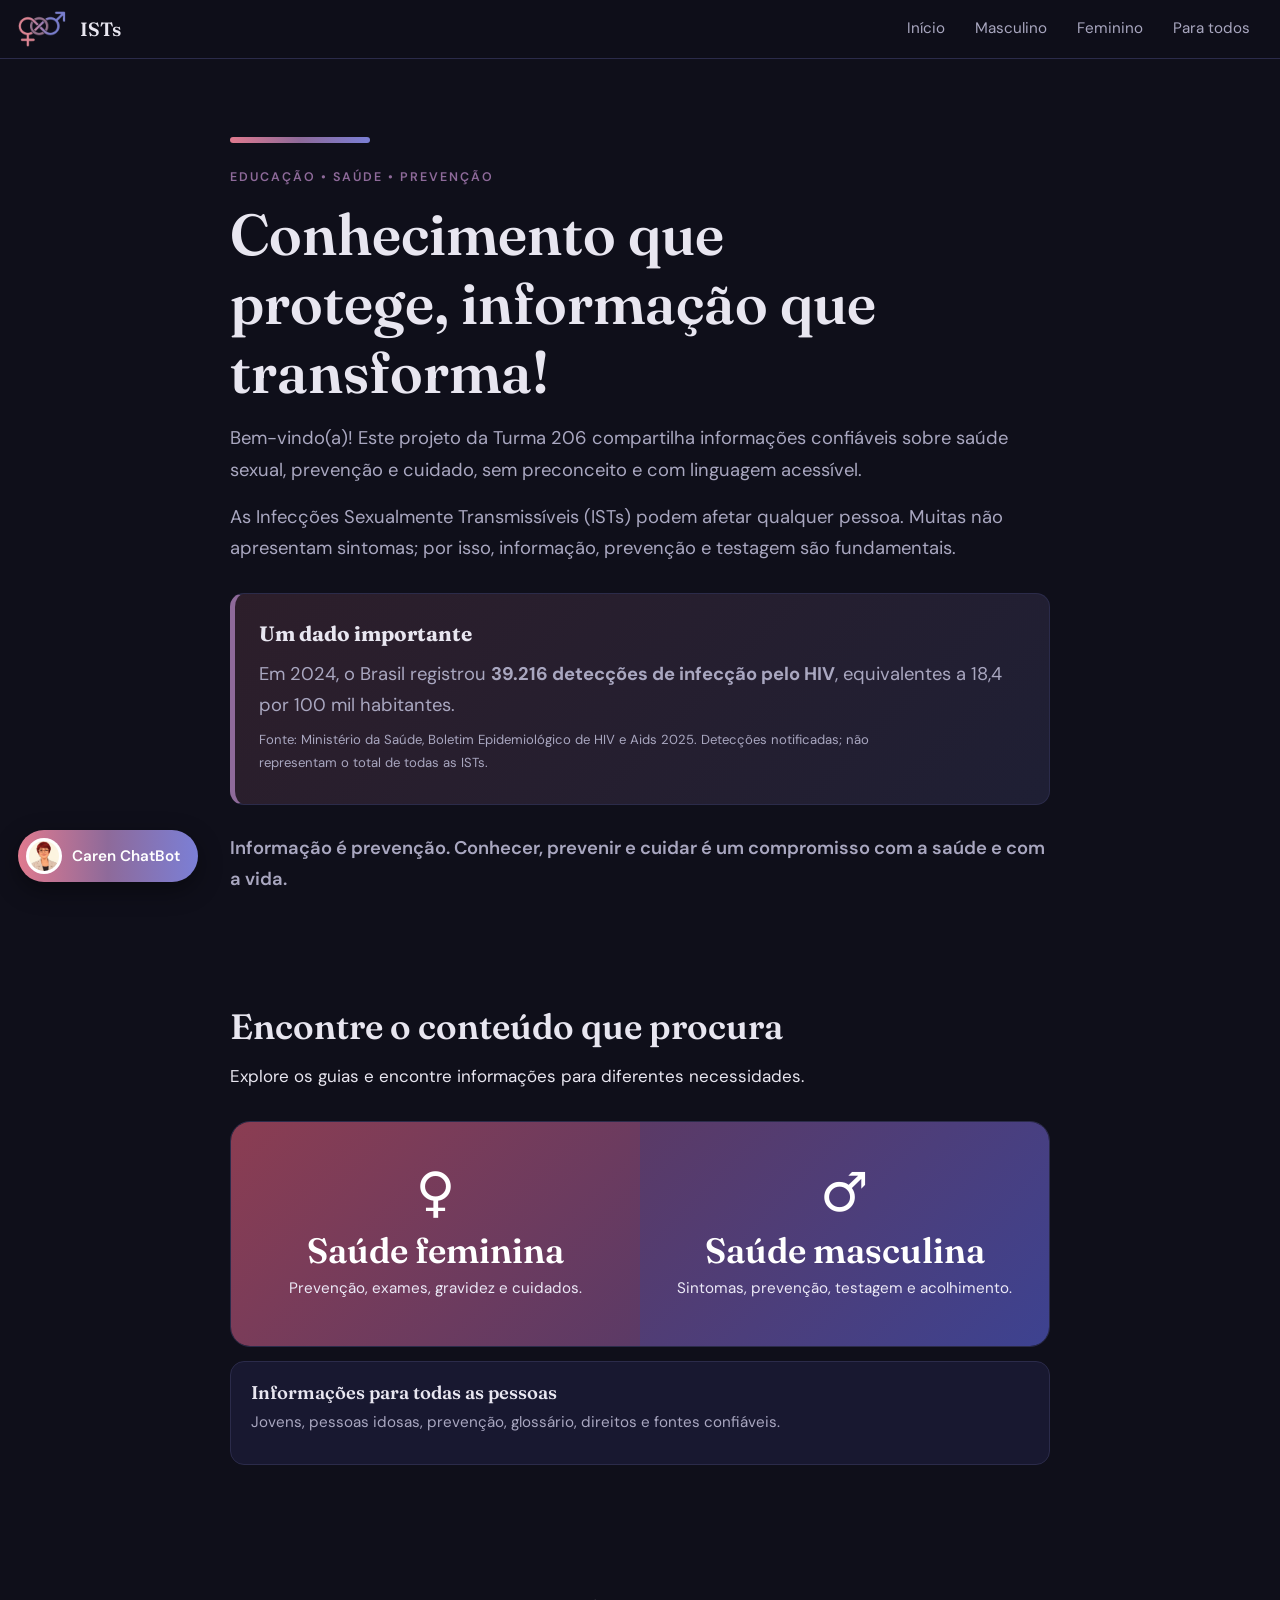
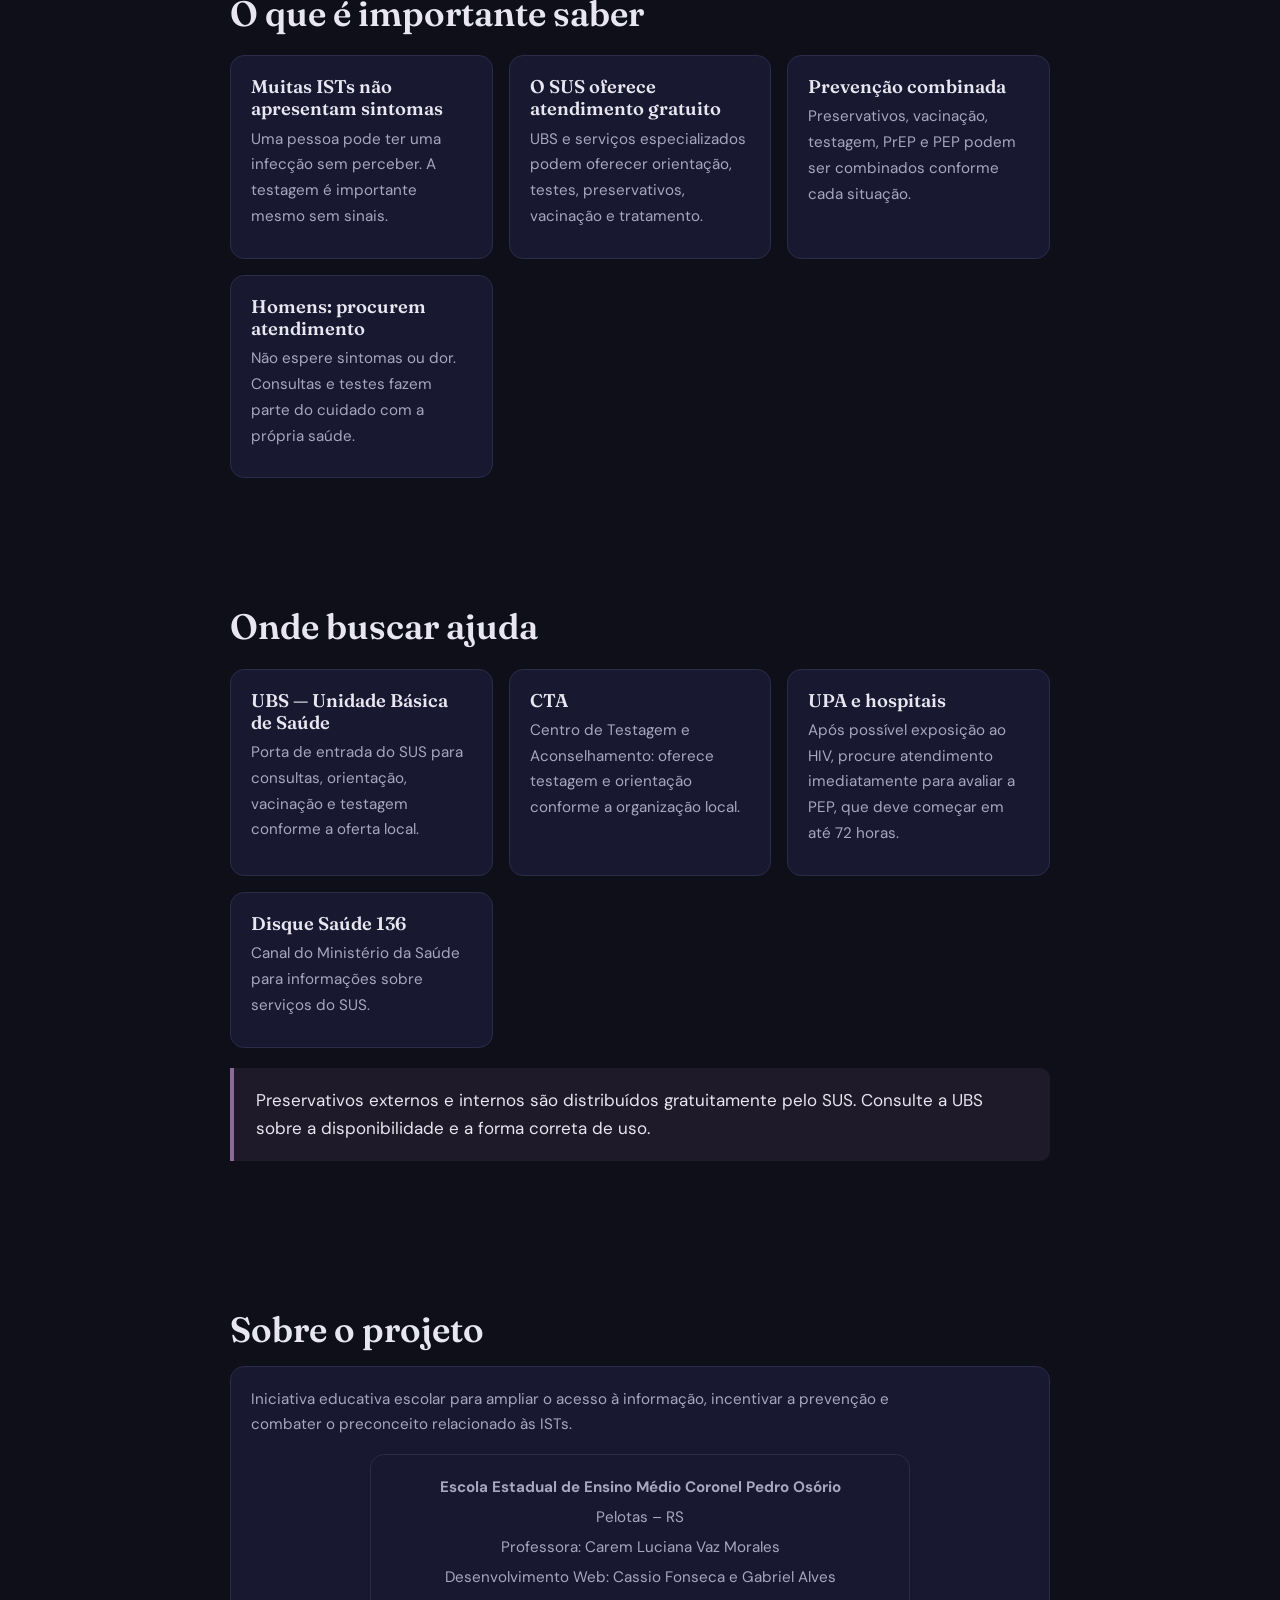
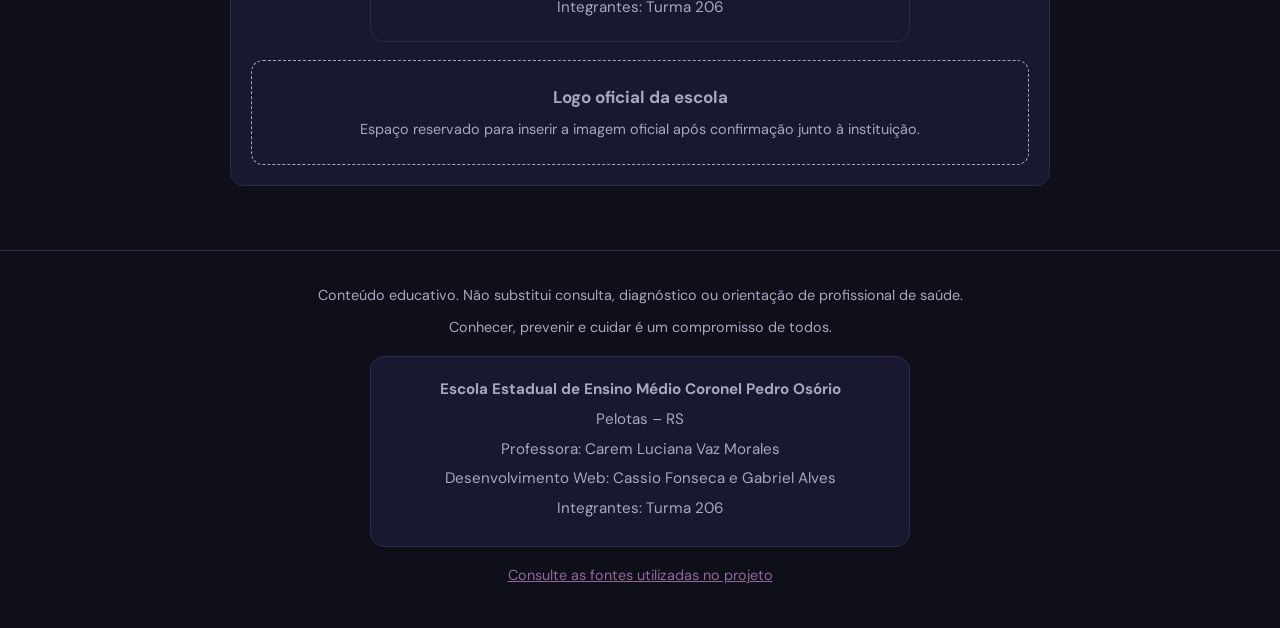
==== commit bfc6202d: "Fix HTML encoding issues in index.html" ====
--- a/index.html
+++ b/index.html
@@ -1 +1 @@
-<!DOCTYPE html><html lang="pt-BR"><head><meta charset="UTF-8"><meta name="viewport" content="width=device-width, initial-scale=1.0"><title>ISTs - Informação e prevenção</title><meta property="og:title" content="ISTs - Informação e prevenção"><meta property="og:description" content="Conhecimento que protege, informação que transforma."><meta name="description" content="Informação clara sobre ISTs: prevenção, sintomas, testagem e tratamento."><link rel="icon" href="logopdst.png"><link rel="preconnect" href="https://fonts.googleapis.com"><link rel="preconnect" href="https://fonts.gstatic.com" crossorigin><link href="https://fonts.googleapis.com/css2?family=DM+Sans:wght@400;600&family=Fraunces:wght@600&display=swap" rel="stylesheet"><link rel="stylesheet" href="style.css"><link rel="stylesheet" href="extra.css"><link rel="stylesheet" href="melhorias.css"></head><body data-genero=""><a class="pular" href="#principal">Pular para o conteúdo</a><div id="progresso"></div><header class="topo"><button class="botao-menu" aria-label="Abrir menu" aria-expanded="false"><img src="logopdst.png" alt=""></button><a class="marca" href="index.html">ISTs</a><nav aria-label="Principal"><a href="index.html">Início</a><a href="masculino.html">Masculino</a><a href="feminino.html">Feminino</a><a href="todos.html">Para todos</a></nav></header><div id="veu" class="veu"></div><nav id="menu" class="menu" aria-label="Seções"><a href="#inicio">Início</a><a href="#escolha">Guias</a><a href="#fatos">Você sabia?</a><a href="#ajuda">Onde buscar ajuda</a><a href="#projeto">Sobre o projeto</a></nav><main id="principal"><section class="hero hero-inicio" id="inicio"><div class="fio"></div><p class="sobretitulo">EDUCAÇÃO • SAÚDE • PREVENÇÃO</p><h1>Conhecimento que protege, informação que transforma!</h1><p>Bem-vindo(a)! Este projeto da Turma 206 compartilha informações confiáveis sobre saúde sexual, prevenção e cuidado, sem preconceito e com linguagem acessível.</p><p>As Infecções Sexualmente Transmissíveis (ISTs) podem afetar qualquer pessoa. Muitas não apresentam sintomas; por isso, informação, prevenção e testagem são fundamentais.</p><div class="chamada-dado"><strong>Um dado importante</strong><p>Em 2024, o Brasil registrou <strong>39.216 detecções de infecção pelo HIV</strong>, equivalentes a 18,4 por 100 mil habitantes.</p><p class="nota-dado">Fonte: Ministério da Saúde, Boletim Epidemiológico de HIV e Aids 2025. Detecções notificadas; não representam o total de todas as ISTs.</p></div><p class="frase-final">Informação é prevenção. Conhecer, prevenir e cuidar é um compromisso com a saúde e com a vida.</p></section><section class="secao" id="escolha"><h2>Encontre o conteúdo que procura</h2><p>Explore os guias e encontre informações para diferentes necessidades.</p><div class="escolha"><a class="f" href="feminino.html"><span aria-hidden="true">♀</span><h2>Saúde feminina</h2><p>Prevenção, exames, gravidez e cuidados.</p></a><a class="m" href="masculino.html"><span aria-hidden="true">♂</span><h2>Saúde masculina</h2><p>Sintomas, prevenção, testagem e acolhimento.</p></a></div><a class="cartao largo" href="todos.html"><h3>Informações para todas as pessoas</h3><p>Jovens, pessoas idosas, prevenção, glossário, direitos e fontes confiáveis.</p></a></section><section class="secao" id="fatos"><h2>O que é importante saber</h2><div class="grade"><div class="cartao"><h3>Muitas ISTs não apresentam sintomas</h3><p>Uma pessoa pode ter uma infecção sem perceber. A testagem é importante mesmo sem sinais.</p></div><div class="cartao"><h3>O SUS oferece atendimento gratuito</h3><p>UBS e serviços especializados podem oferecer orientação, testes, preservativos, vacinação e tratamento.</p></div><div class="cartao"><h3>Prevenção combinada</h3><p>Preservativos, vacinação, testagem, PrEP e PEP podem ser combinados conforme cada situação.</p></div><div class="cartao"><h3>Homens: procurem atendimento</h3><p>Não espere sintomas ou dor. Consultas e testes fazem parte do cuidado com a própria saúde.</p></div></div></section><section class="secao" id="ajuda"><h2>Onde buscar ajuda</h2><div class="grade"><div class="cartao"><h3>UBS — Unidade Básica de Saúde</h3><p>Porta de entrada do SUS para consultas, orientação, vacinação e testagem conforme a oferta local.</p></div><div class="cartao"><h3>CTA</h3><p>Centro de Testagem e Aconselhamento: oferece testagem e orientação conforme a organização local.</p></div><div class="cartao"><h3>UPA e hospitais</h3><p>Após possível exposição ao HIV, procure atendimento imediatamente para avaliar a PEP, que deve começar em até 72 horas.</p></div><div class="cartao"><h3>Disque Saúde 136</h3><p>Canal do Ministério da Saúde para informações sobre serviços do SUS.</p></div></div><div class="destaque">Preservativos externos e internos são distribuídos gratuitamente pelo SUS. Consulte a UBS sobre a disponibilidade e a forma correta de uso.</div></section><section class="secao" id="projeto"><h2>Sobre o projeto</h2><div class="cartao"><p>Iniciativa educativa escolar para ampliar o acesso à informação, incentivar a prevenção e combater o preconceito relacionado às ISTs.</p><div class="cartao identidade"><p><strong>Escola Estadual de Ensino Médio Coronel Pedro Osório</strong></p><p>Pelotas – RS</p><p>Professora: Carem Luciana Vaz Morales</p><p>Desenvolvimento Web: Cassio Fonseca e Gabriel Alves</p><p>Integrantes: Turma 206</p></div><div class="reserva-logo"><strong>Logo oficial da escola</strong><p>Espaço reservado para inserir a imagem oficial após confirmação junto à instituição.</p></div></div></section></main><footer class="rodape"><p>Conteúdo educativo. Não substitui consulta, diagnóstico ou orientação de profissional de saúde.</p><p>Conhecer, prevenir e cuidar é um compromisso de todos.</p><div class="cartao identidade"><p><strong>Escola Estadual de Ensino Médio Coronel Pedro Osório</strong></p><p>Pelotas – RS | Turma 206</p><p>Professora: Carem Luciana Vaz Morales</p><p>Integrantes: Cassio Fonseca e Gabriel Alves</p></div><p><a href="todos.html#fontes">Consulte as fontes utilizadas no projeto</a></p></footer><button id="subir" aria-label="Voltar ao topo">↑</button><script src="script.js"></script><script src="chatbot.js"></script></body></html>
+<!DOCTYPE html><html lang="pt-BR"><head><meta charset="UTF-8"><meta name="viewport" content="width=device-width, initial-scale=1.0"><title>ISTs - Informação e prevenção</title><meta property="og:title" content="ISTs - Informação e prevenção"><meta property="og:description" content="Conhecimento que protege, informação que transforma."><meta name="description" content="Informação clara sobre ISTs: prevenção, sintomas, testagem e tratamento."><link rel="icon" href="logopdst.png"><link rel="preconnect" href="https://fonts.googleapis.com"><link rel="preconnect" href="https://fonts.gstatic.com" crossorigin><link href="https://fonts.googleapis.com/css2?family=DM+Sans:wght@400;600&family=Fraunces:wght@600&display=swap" rel="stylesheet"><link rel="stylesheet" href="style.css"><link rel="stylesheet" href="extra.css"><link rel="stylesheet" href="melhorias.css"></head><body data-genero=""><a class="pular" href="#principal">Pular para o conteúdo</a><div id="progresso"></div><header class="topo"><button class="botao-menu" aria-label="Abrir menu" aria-expanded="false"><img src="logopdst.png" alt=""></button><a class="marca" href="index.html">ISTs</a><nav aria-label="Principal"><a href="index.html">Início</a><a href="masculino.html">Masculino</a><a href="feminino.html">Feminino</a><a href="todos.html">Para todos</a></nav></header><div id="veu" class="veu"></div><nav id="menu" class="menu" aria-label="Seções"><a href="#inicio">Início</a><a href="#escolha">Guias</a><a href="#fatos">Você sabia?</a><a href="#ajuda">Onde buscar ajuda</a><a href="#projeto">Sobre o projeto</a></nav><main id="principal"><section class="hero hero-inicio" id="inicio"><div class="fio"></div><p class="sobretitulo">EDUCAÇÃO • SAÚDE • PREVENÇÃO</p><h1>Conhecimento que protege, informação que transforma!</h1><p>Bem-vindo(a)! Este projeto da Turma 206 compartilha informações confiáveis sobre saúde sexual, prevenção e cuidado, sem preconceito e com linguagem acessível.</p><p>As Infecções Sexualmente Transmissíveis (ISTs) podem afetar qualquer pessoa. Muitas não apresentam sintomas; por isso, informação, prevenção e testagem são fundamentais.</p><div class="chamada-dado"><strong>Um dado importante</strong><p>Em 2024, o Brasil registrou <strong>39.216 detecções de infecção pelo HIV</strong>, equivalentes a 18,4 por 100 mil habitantes.</p><p class="nota-dado">Fonte: Ministério da Saúde, Boletim Epidemiológico de HIV e Aids 2025. Detecções notificadas; não representam o total de todas as ISTs.</p></div><p class="frase-final">Informação é prevenção. Conhecer, prevenir e cuidar é um compromisso com a saúde e com a vida.</p></section><section class="secao" id="escolha"><h2>Encontre o conteúdo que procura</h2><p>Explore os guias e encontre informações para diferentes necessidades.</p><div class="escolha"><a class="f" href="feminino.html"><span aria-hidden="true">♀</span><h2>Saúde feminina</h2><p>Prevenção, exames, gravidez e cuidados.</p></a><a class="m" href="masculino.html"><span aria-hidden="true">♂</span><h2>Saúde masculina</h2><p>Sintomas, prevenção, testagem e acolhimento.</p></a></div><a class="cartao largo" href="todos.html"><h3>Informações para todas as pessoas</h3><p>Jovens, pessoas idosas, prevenção, glossário, direitos e fontes confiáveis.</p></a></section><section class="secao" id="fatos"><h2>O que é importante saber</h2><div class="grade"><div class="cartao"><h3>Muitas ISTs não apresentam sintomas</h3><p>Uma pessoa pode ter uma infecção sem perceber. A testagem é importante mesmo sem sinais.</p></div><div class="cartao"><h3>O SUS oferece atendimento gratuito</h3><p>UBS e serviços especializados podem oferecer orientação, testes, preservativos, vacinação e tratamento.</p></div><div class="cartao"><h3>Prevenção combinada</h3><p>Preservativos, vacinação, testagem, PrEP e PEP podem ser combinados conforme cada situação.</p></div><div class="cartao"><h3>Homens: procurem atendimento</h3><p>Não espere sintomas ou dor. Consultas e testes fazem parte do cuidado com a própria saúde.</p></div></div></section><section class="secao" id="ajuda"><h2>Onde buscar ajuda</h2><div class="grade"><div class="cartao"><h3>UBS — Unidade Básica de Saúde</h3><p>Porta de entrada do SUS para consultas, orientação, vacinação e testagem conforme a oferta local.</p></div><div class="cartao"><h3>CTA</h3><p>Centro de Testagem e Aconselhamento: oferece testagem e orientação conforme a organização local.</p></div><div class="cartao"><h3>UPA e hospitais</h3><p>Após possível exposição ao HIV, procure atendimento imediatamente para avaliar a PEP, que deve começar em até 72 horas.</p></div><div class="cartao"><h3>Disque Saúde 136</h3><p>Canal do Ministério da Saúde para informações sobre serviços do SUS.</p></div></div><div class="destaque">Preservativos externos e internos são distribuídos gratuitamente pelo SUS. Consulte a UBS sobre a disponibilidade e a forma correta de uso.</div></section><section class="secao" id="projeto"><h2>Sobre o projeto</h2><div class="cartao"><p>Iniciativa educativa escolar para ampliar o acesso à informação, incentivar a prevenção e combater o preconceito relacionado às ISTs.</p><div class="cartao identidade"><p><strong>Escola Estadual de Ensino Médio Coronel Pedro Osório</strong></p><p>Pelotas – RS</p><p>Professora: Carem Luciana Vaz Morales</p><p>Desenvolvimento Web: Cassio Fonseca e Gabriel Alves</p><p>Integrantes: Turma 206</p></div><div class="reserva-logo"><strong>Logo oficial da escola</strong><p>Espaço reservado para inserir a imagem oficial após confirmação junto à instituição.</p></div></div></section></main><footer class="rodape"><p>Conteúdo educativo. Não substitui consulta, diagnóstico ou orientação de profissional de saúde.</p><p>Conhecer, prevenir e cuidar é um compromisso de todos.</p><div class="cartao identidade"><p><strong>Escola Estadual de Ensino Médio Coronel Pedro Osório</strong></p><p>Pelotas – RS</p><p>Professora: Carem Luciana Vaz Morales</p><p>Desenvolvimento Web: Cassio Fonseca e Gabriel Alves</p><p>Integrantes: Turma 206</</p></div><p><a href="todos.html#fontes">Consulte as fontes utilizadas no projeto</a></p></footer><button id="subir" aria-label="Voltar ao topo">↑</button><script src="script.js"></script><script src="chatbot.js"></script></body></html>
